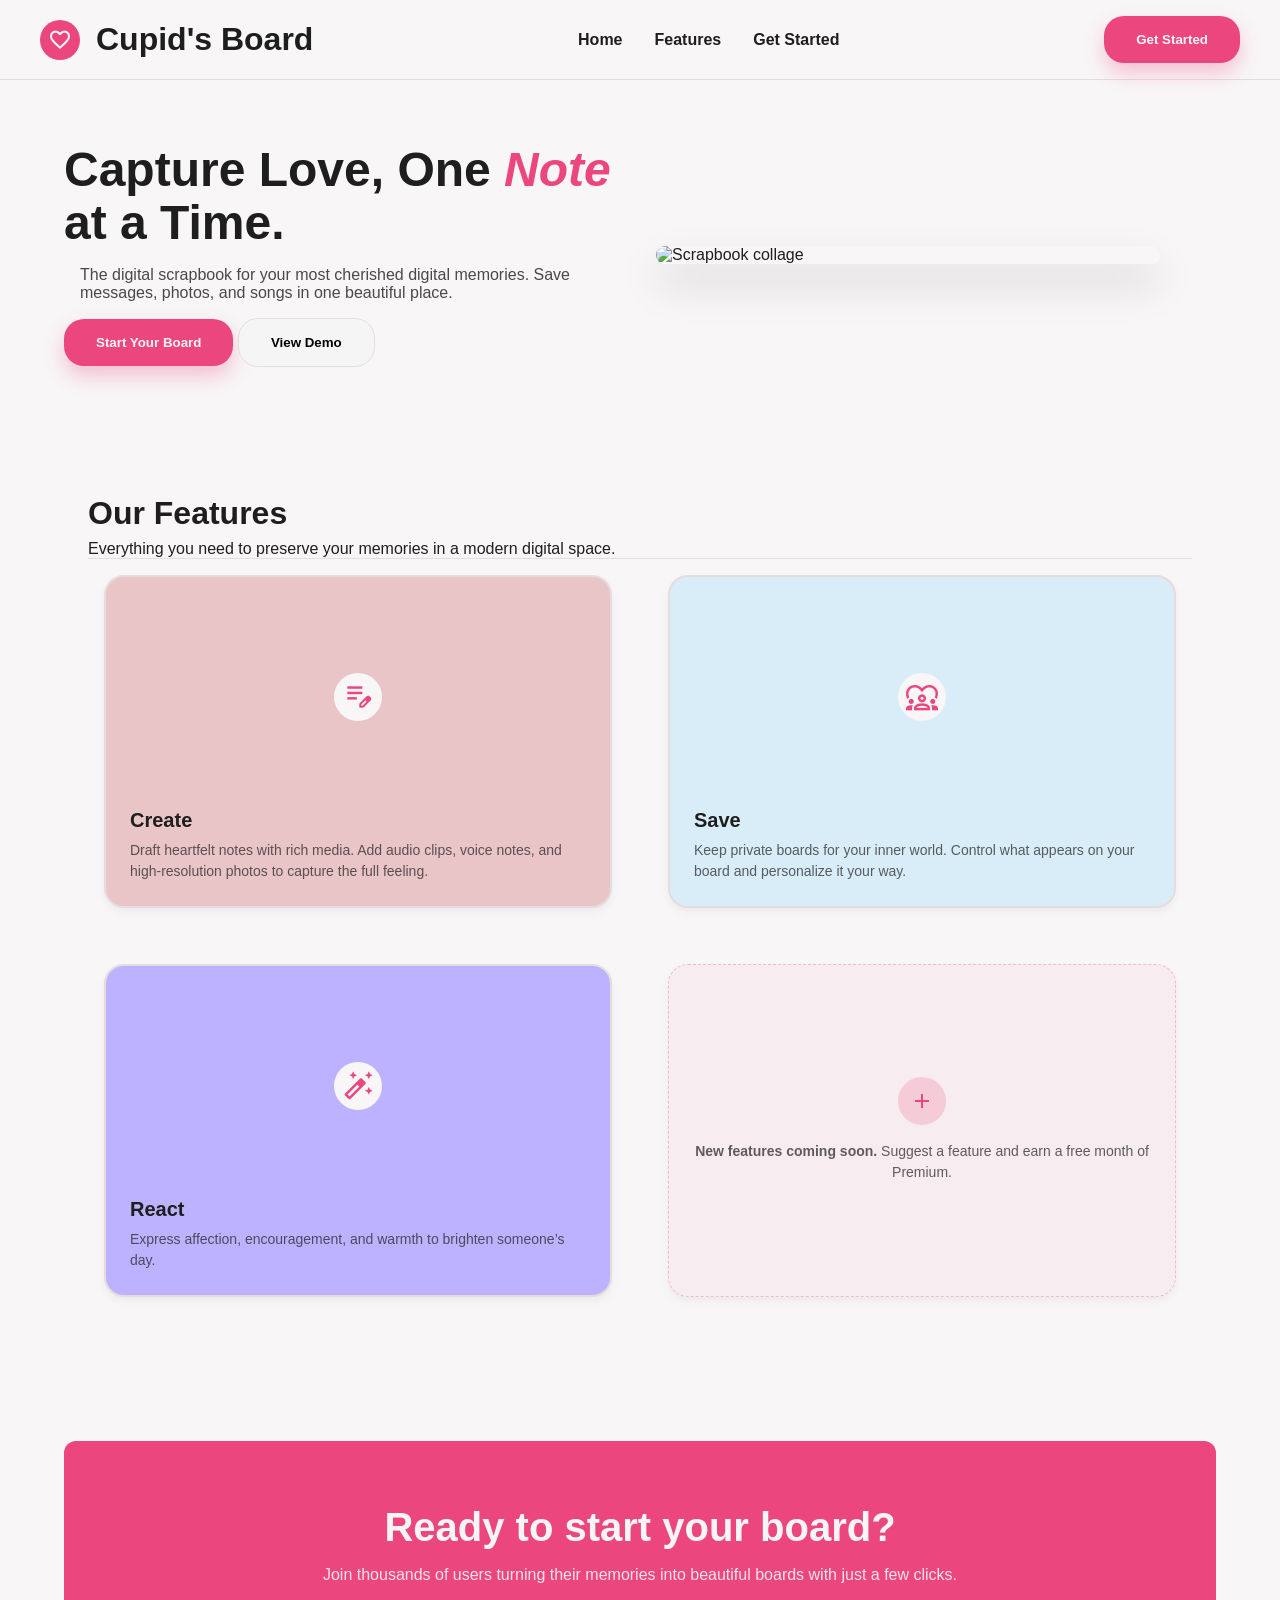
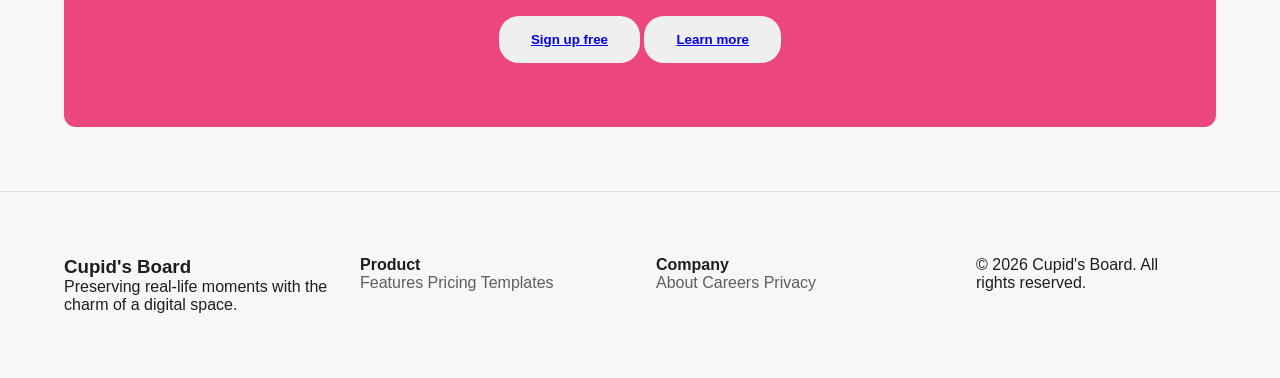
==== index.html @ 348bf2a8 "Resolve conflict: remove style.css" ====
<!DOCTYPE html>
<html lang="en">
<head>
  <meta charset="UTF-8">
  <meta name="viewport" content="width=device-width, initial-scale=1.0">
  <title>Cupid's Board</title>

  <link href="https://fonts.googleapis.com/css2?family=Caveat:wght@400;600&family=Shadows+Into+Light&display=swap" rel="stylesheet">
  <link href="https://fonts.googleapis.com/css2?family=Material+Symbols+Outlined" rel="stylesheet"/>
  <!-- Main Stylesheet -->
  <link rel="stylesheet" href="index.css">
</head>
<body>

  <!-- HEADER + HERO -->
    <header>
    <div class="container header-inner">
      <div class="logo">
        <div class="logo-icon">
          <span class="material-symbols-outlined">favorite</span>
        </div>
        <h1>Cupid's Board</h1>
      </div>

      <nav class="nav">
        <a href="#hero">Home</a>
        <a href="#features">Features</a>
        <a href="#cta">Get Started</a>
      </nav>

      <button class="btn btn-primary">Get Started</button>
    </div>
  </header>

  <main class="container">
    <section class="hero" id="hero">
      <div>
        <h1>
          Capture Love, One 
          <span class="highlight">Note</span> 
          at a Time.
        </h1>

        <p>
          The digital scrapbook for your most cherished digital memories.
          Save messages, photos, and songs in one beautiful place.
        </p>

        <div class="hero-buttons">
          <button class="btn btn-primary">Start Your Board</button>
          <button class="btn btn-outline">View Demo</button>
        </div>
      </div>

      <div class="hero-image">
        <img src="https://lh3.googleusercontent.com/aida-public/[base64]" alt="Scrapbook collage" />
      </div>
    </section>

    <!-- FEATURES -->
    <section id="features" class="features-section">
      <header class="features-header">
        <h2>Our Features</h2>
        <p class="section-subtext">Everything you need to preserve your memories in a modern digital space.</p>
      </header>

      <div class="features">
      <article class="card card1">
              <div class="feature-image" style="background-image: url('https://lh3.googleusercontent.com/aida-public/[base64]');">
        <span class="material-symbols-outlined feature-icon">edit_note</span>
      </div>
        <h3>Create</h3>
        <p>
          Draft heartfelt notes with rich media. Add audio clips, voice notes,
          and high-resolution photos to capture the full feeling.
        </p>
      </article>

      <article class="card card2">
              <div class="feature-image" style="background-image: url('https://lh3.googleusercontent.com/aida-public/[base64]');">
        <span class="material-symbols-outlined feature-icon">diversity_1</span>
      </div>
        <h3>Save</h3>
        <p>
          Keep private boards for your inner world. Control what appears on your
          board and personalize it your way.
        </p>
      </article>

      <article class="card card3">
              <div class="feature-image" style="background-image: url('https://lh3.googleusercontent.com/aida-public/[base64]');">
        <span class="material-symbols-outlined feature-icon">auto_fix_high</span>
      </div>

        <h3>React</h3>
        <p>
          Express affection, encouragement, and warmth to brighten someone’s day.
        </p>
      </article>
      <section class="card card4 coming-soon">
              <div class="coming-icon">
        <span class="material-symbols-outlined">add</span>
      </div>
      <p><strong>New features coming soon.</strong> Suggest a feature and earn a free month of Premium.</p>
      </section>
      </div>
    </section>

    <!-- CTA -->
    <section id="cta" class="cta">
      <h2>Ready to start your board?</h2>
      <p>
        Join thousands of users turning their memories into beautiful boards
        with just a few clicks.
      </p>

      <div class="cta-buttons">
     <button class="btn btn-light"><a href="signup.html">Sign up free</a></button>
      <button class="btn btn-outline-light">  <a href="index.html">Learn more</a></button>
    </main>
  <!-- FOOTER -->
  <footer>
    <section class="container footer-grid">
      <section>
        <h3><strong>Cupid's Board</strong></h3>
        <p>Preserving real-life moments with the charm of a digital space.</p>
      </section>

     <div>
        <h4>Product</h4>
          <a href="#">Features</a>
          <a href="#">Pricing</a>
          <a href="#">Templates</a>
      </div>
      <div>
        <h4>Company</h4>
          <a href="#">About</a>
          <a href="#">Careers</a>
          <a href="#">Privacy</a>
      </div>

    <div class="container footer-bottom">
    <p>© 2026 Cupid's Board. All rights reserved.</p>
    </div>
  </footer>

</body>
</html>
---- index.css ----
/* ============================= */
/* ROOT VARIABLES (Updated) */
/* ============================= */

:root {
  --color-red: #eb477e;
  --color-primary: var(--color-red);
  --bg-light: #f8f6f6;
  --bg-dark: #211116;
  --border-light: #e5dcdf;
  --border-dark: #3a2a30;
  --header-background: rgba(248,246,246,0.85);
  --header-dark-background: rgba(33,17,22,0.85);
  --card-background: rgba(235, 71, 126, 0.05);
  --other-card-background: rgba(235, 71, 126, 0.3);

  /* Neutrals & Pastels */
  --color-cork: #F8DFC1;
  --color-paper-white: #F5F5F5;
  --color-pastel-pink: #EAC5C7;
  --color-pastel-mint: #A9E4DE;
  --color-pastel-blue: #D9EDF8;
  --color-pastel-purple: #BDB2FF;

  /* Text */
  --color-text-dark: #1E1E1E;
  --color-text-muted: #6B7280;
  --color-text-white: #FFFFFF;
  --color-text-highlight: var(--color-red);

  /* Fonts */
  --font-sans: 'Plus Jakarta Sans', sans-serif;
  --font-handwriting: 'Caveat', cursive;

  /* Font sizing */
  --fs-xs: 0.75rem;
  --fs-sm: 0.875rem;
  --fs-base: 1rem;
  --fs-lg: 1.25rem;
  --fs-xl: 2rem;
  --fs-2xl: 3rem;

  /* Spacing */
  --space-xs: 0.25rem;
  --space-sm: 0.5rem;
  --space-md: 1rem;
  --space-lg: 1.5rem;
  --space-xl: 2rem;
  --space-xxl: 3rem;
  --space-xxxl: 4rem;

  /* Radius */
  --radius-sm: 6px;
  --radius-md: 12px;
  --radius-lg: 20px;
  --radius-full: 9999px;

  /* Shadows */
  --shadow-sm: 0 4px 8px rgba(0,0,0,0.05);
  --shadow-md: 0 10px 20px rgba(0,0,0,0.08);
  --shadow-lg: 0 20px 40px rgba(0,0,0,0.15);
  --shadow-button: 0 10px 20px rgba(235, 71, 126, 0.3);

  --container: 1200px;
}

/* ============================= */
/* BASE */
/* ============================= */

* {
  box-sizing: border-box;
  margin: 0;
  padding: 0;
}

body {
  font-family: var(--font-sans);
  background: var(--bg-light);
  color: var(--color-text-dark);
  transition: 0.3s ease;
}

body.dark {
  background: var(--bg-dark);
  color: var(--color-text-white);
}

img {
  max-width: 100%;
  display: block;
}

.container {
  max-width: var(--container);
  margin: 0 auto;
  padding: 0 var(--space-lg);
}

/* ============================= */
/* HEADER */
/* ============================= */

header {
  position: sticky;
  top: 0;
  z-index: 50;
  backdrop-filter: blur(12px);
  border-bottom: 1px solid var(--border-light);
  background: var(--header-background);
}

body.dark header {
  border-color: var(--border-dark);
  background: var(--header-dark-background);
}

.header-inner {
  display: flex;
  justify-content: space-between;
  align-items: center;
  padding: var(--space-md) 0;
}

.logo {
  display: flex;
  align-items: center;
  gap: var(--space-md);
}

.logo-icon {
  width: 40px;
  height: 40px;
  background: var(--color-primary);
  border-radius: var(--radius-full);
  display: flex;
  align-items: center;
  justify-content: center;
  color: var(--color-paper-white);
}

.nav {
  display: flex;
  gap: var(--space-xl);
}

.nav a {
  font-weight: 600;
  text-decoration: none;
  color: inherit;
}

.nav a:hover {
  color: var(--color-primary);
}

/* ============================= */
/* BUTTONS */
/* ============================= */

.btn {
  padding: var(--space-md) var(--space-xl);
  border-radius: var(--radius-lg);
  font-weight: bold;
  border: none;
  cursor: pointer;
  transition: 0.3s ease;
}

.btn-primary {
  background: var(--color-primary);
  color: var(--color-paper-white);
  box-shadow: var(--shadow-button);
}

.btn-primary:hover {
  opacity: 0.9;
}

.btn-outline {
  background: var(--color-paper-white);
  border: 1px solid var(--border-light);
}

body.dark .btn-outline {
  background: #3a2a30;
  border-color: var(--border-dark);
  color: white;
}

/* ============================= */
/* HERO */
/* ============================= */

.hero {
  display: grid;
  gap: var(--space-xl);
  padding: var(--space-xxxl) 0;
}

@media (min-width: 1024px) {
  .hero {
    grid-template-columns: 1fr 1fr;
    align-items: center;
  }
}

.hero h1 {
  font-size: 3rem;
  font-weight: 900;
  line-height: 1.1;
}

@media (min-width: 768px) {
  .hero h1 {
    font-size: var(--fs-2xl);
  }
}

.hero .highlight {
  color: var(--color-primary);
  font-style: italic;
}

.hero p {
  opacity: 0.8;
  max-width: 500px;
  margin: var(--space-md);

}

.hero-image {
  width: 90%;
  border-radius: var(--radius-lg);
  overflow: hidden;
  box-shadow: var(--shadow-lg);
}

/* ============================= */
/* CARDS / FEATURES */
/* ============================= */

.card {
  padding: var(--space-lg);
  margin: var(--space-md);
  border-radius: var(--radius-lg);
  border: 2px solid var(--border-light);
  box-shadow: var(--shadow-sm);
  transition: 0.3s ease;
}
.card1{
  background-color: var(--color-pastel-pink);
}
.card2{
  background-color: var(--color-pastel-blue);
}
.card3{
  background-color: var(--color-pastel-purple);
}
.card4{
  background-color: var(--color-pastel-mint);
}

.card:hover {
  transform: translateY(-4px);
  box-shadow: var(--shadow-lg);
}

body.dark .card {
  background: #2d1a21;
  border-color: var(--border-dark);
}

.features {
  display: grid;
  gap: var(--space-lg);
  margin-top: (var(--space-xl));
}
.features-section{
  max-width: 1200px;
  margin: 0 auto;
  padding: var(--space-xxxl) var(--space-lg);
  color: var(--color-text-dark);
}
.features-header h2 {
  font-size: var(--space-xl);
  font-weight: 900;
  margin-bottom: var(--space-sm);
}

.feature-image {
  width: 100%;
  height: 12rem;
  border-radius: 12px;
  margin-bottom: var(--space-md);
  display: flex;
  align-items: center;
  justify-content: center;
  background-size: cover;
  background-position: center;
}

.feature-icon {
  font-size: var(--space-xl);
  color: var(--color-primary);
  background: var(--bg-light);
  padding: var(--space-sm);
  border-radius: 50%;
}

.card h3 {
  font-size: var(--fs-lg);
  font-weight: 700;
  margin-bottom: var(--space-sm);
}

.card p {
  font-size: var(--fs-sm);
  opacity: 0.7;
  line-height: 1.5;
}

/* Coming Soon Card */
.coming-soon {
  background: var(--card-background);
  border: 1px dashed var(--other-card-background);
  text-align: center;
  display: flex;
  flex-direction: column;
  align-items: center;
  justify-content: center;
  gap: var(--space-md)
}

.coming-soon .coming-icon {
  width: var(--space-xxl);
  height: var(--space-xxl);
  border-radius: 50%;
  background: rgba(235, 71, 126, 0.2);
  display: flex;
  align-items: center;
  justify-content: center;
  color: var(--color-primary);
}

@media (min-width: 768px) {
  .features {
    grid-template-columns: repeat(2, 1fr);
  }
}

/* CTA */
.cta {
  background: var(--color-primary);
  color: var(--color-paper-white);
  padding: var(--space-xxxl) var(--space-xl);
  text-align: center;
  border-radius: var(--radius-md);
  margin: var(--space-xxxl) 0;
}

.cta h2 {
  font-size: 2.5rem;
  font-weight: 900;
}

.cta p {
  opacity: 0.9;
  margin: var(--space-md) 0 var(--space-xl);
}

/* ============================= */
/* FOOTER */
footer {
  border-top: 1px solid var(--border-light);
  padding: var(--space-xxxl) 0;
}

body.dark footer {
  border-color: var(--border-dark);
}

.footer-grid {
  display: grid;
  gap: var(--space-xl);
}

@media (min-width: 768px) {
  .footer-grid {
    grid-template-columns: repeat(4, 1fr);
  }
}

footer ul {
  list-style: none;
}

footer a {
  text-decoration: none;
  color: inherit;
  opacity: 0.7;
}

footer a:hover {
  color: var(--color-primary);
}
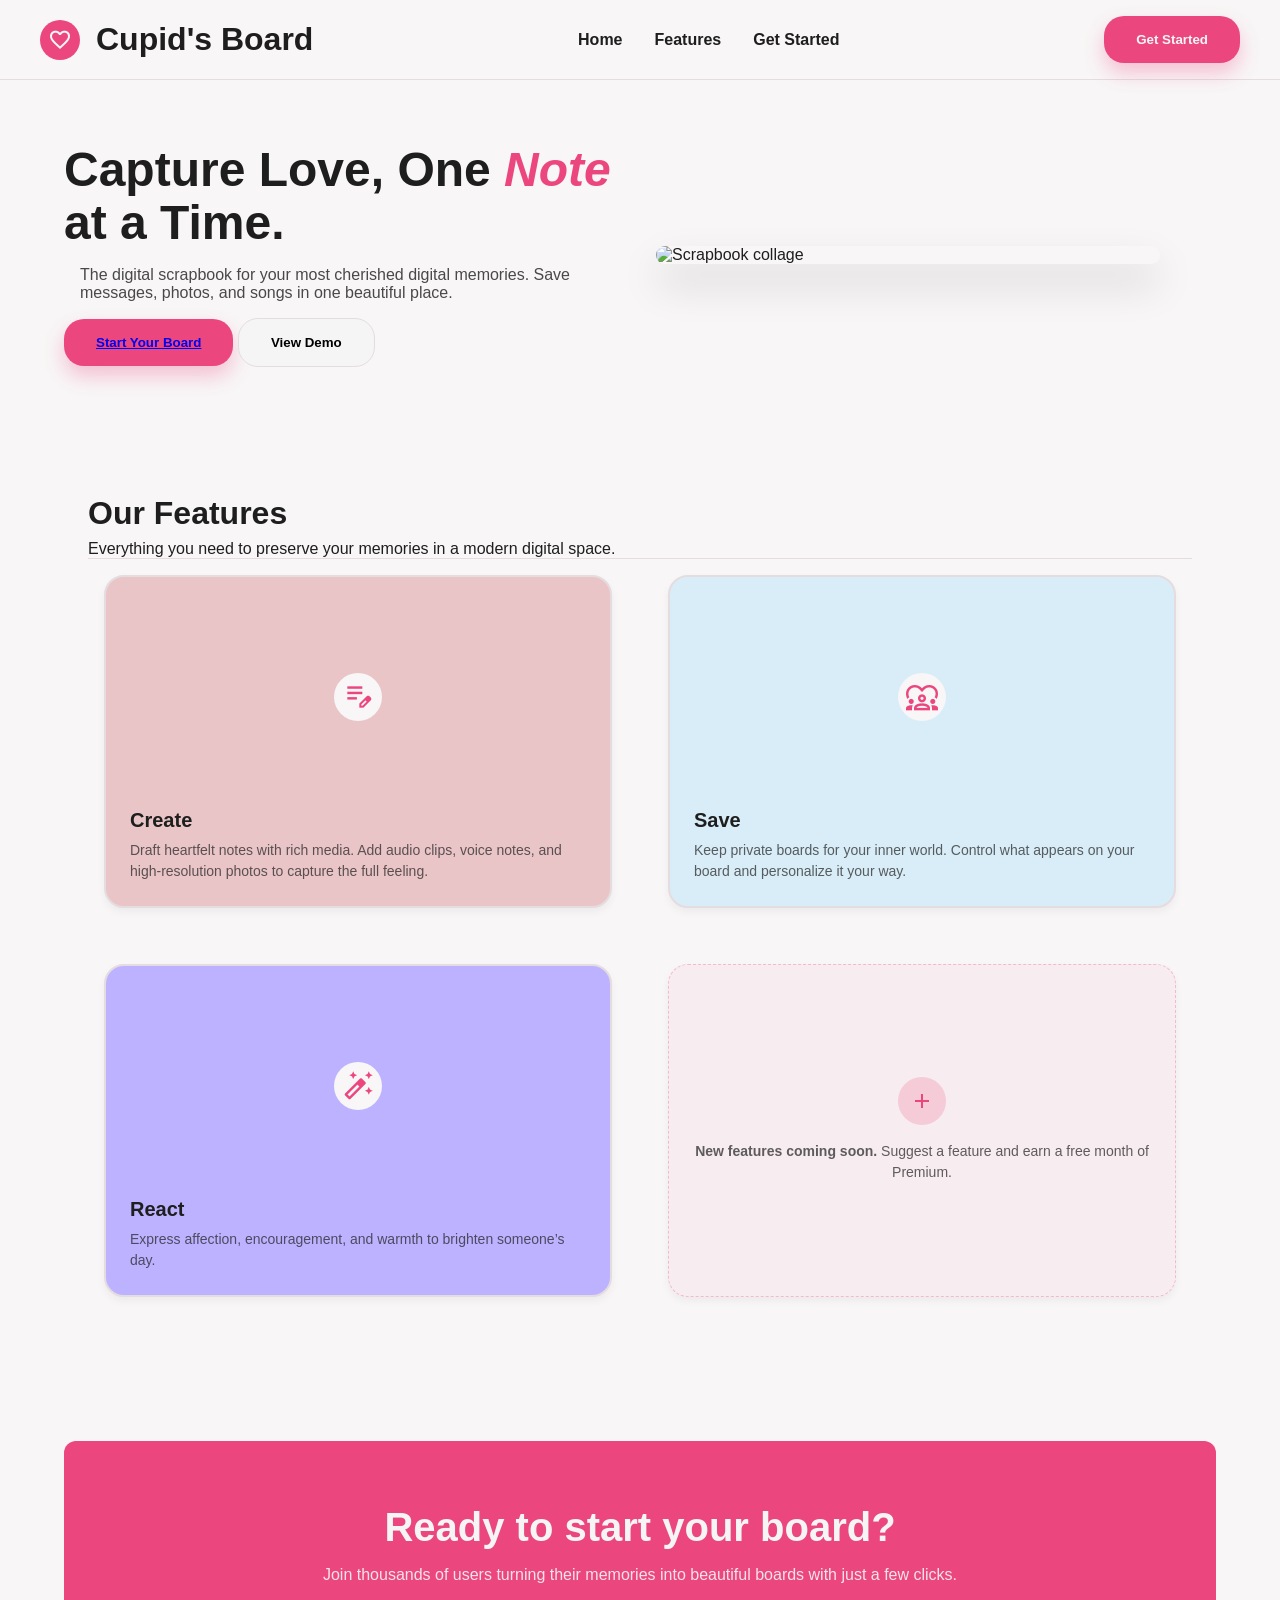
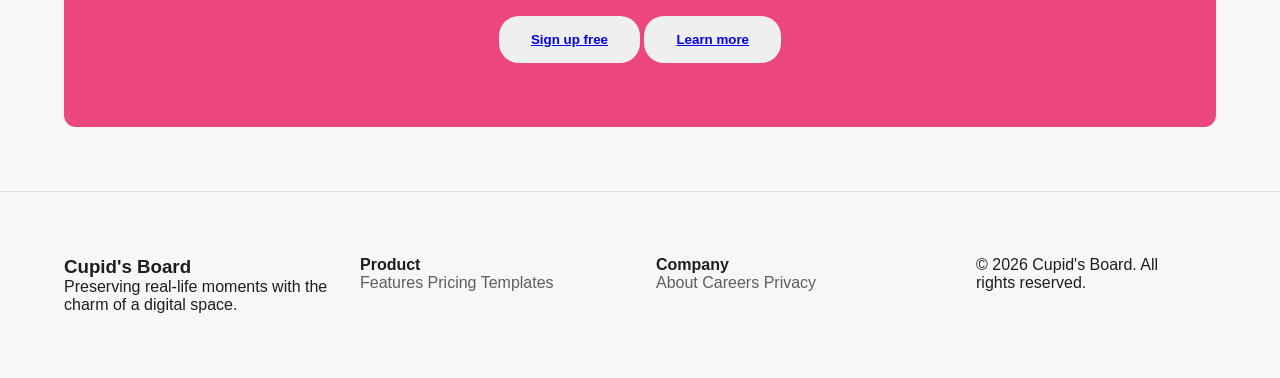
==== commit fa2767ed: "final sweep to correctly loop all pages for consistent user flow" ====
--- a/index.html
+++ b/index.html
@@ -8,7 +8,7 @@
   <link href="https://fonts.googleapis.com/css2?family=Caveat:wght@400;600&family=Shadows+Into+Light&display=swap" rel="stylesheet">
   <link href="https://fonts.googleapis.com/css2?family=Material+Symbols+Outlined" rel="stylesheet"/>
   <!-- Main Stylesheet -->
-  <link rel="stylesheet" href="index.css">
+  <link rel="stylesheet" href="base.css">
 </head>
 <body>
 
@@ -25,10 +25,10 @@
       <nav class="nav">
         <a href="#hero">Home</a>
         <a href="#features">Features</a>
-        <a href="#cta">Get Started</a>
+        <a href="pages/signup.html">Get Started</a>
       </nav>
 
-      <button class="btn btn-primary">Get Started</button>
+      <button class="btn btn-primary"><a href="pages/signup.html"></a>Get Started</button>
     </div>
   </header>
 
@@ -47,7 +47,7 @@
         </p>
 
         <div class="hero-buttons">
-          <button class="btn btn-primary">Start Your Board</button>
+          <button class="btn btn-primary"><a href="pages/login.html">Start Your Board</a></button>
           <button class="btn btn-outline">View Demo</button>
         </div>
       </div>
@@ -115,8 +115,8 @@
       </p>
 
       <div class="cta-buttons">
-     <button class="btn btn-light"><a href="signup.html">Sign up free</a></button>
-      <button class="btn btn-outline-light">  <a href="index.html">Learn more</a></button>
+     <button class="btn btn-light"><a href="pages/signup.html">Sign up free</a></button>
+      <button class="btn btn-outline-light">  <a href="pages/contact.html">Learn more</a></button>
     </main>
   <!-- FOOTER -->
   <footer>
--- a/base.css
+++ b/base.css
@@ -0,0 +1,406 @@
+/* ============================= */
+/* ROOT VARIABLES (Updated) */
+/* ============================= */
+
+:root {
+  --color-red: #eb477e;
+  --color-primary: var(--color-red);
+  --bg-light: #f8f6f6;
+  --bg-dark: #211116;
+  --border-light: #e5dcdf;
+  --border-dark: #3a2a30;
+  --header-background: rgba(248,246,246,0.85);
+  --header-dark-background: rgba(33,17,22,0.85);
+  --card-background: rgba(235, 71, 126, 0.05);
+  --other-card-background: rgba(235, 71, 126, 0.3);
+
+  /* Neutrals & Pastels */
+  --color-cork: #F8DFC1;
+  --color-paper-white: #F5F5F5;
+  --color-pastel-pink: #EAC5C7;
+  --color-pastel-mint: #A9E4DE;
+  --color-pastel-blue: #D9EDF8;
+  --color-pastel-purple: #BDB2FF;
+
+  /* Text */
+  --color-text-dark: #1E1E1E;
+  --color-text-muted: #6B7280;
+  --color-text-white: #FFFFFF;
+  --color-text-highlight: var(--color-red);
+
+  /* Fonts */
+  --font-sans: 'Plus Jakarta Sans', sans-serif;
+  --font-handwriting: 'Caveat', cursive;
+
+  /* Font sizing */
+  --fs-xs: 0.75rem;
+  --fs-sm: 0.875rem;
+  --fs-base: 1rem;
+  --fs-lg: 1.25rem;
+  --fs-xl: 2rem;
+  --fs-2xl: 3rem;
+
+  /* Spacing */
+  --space-xs: 0.25rem;
+  --space-sm: 0.5rem;
+  --space-md: 1rem;
+  --space-lg: 1.5rem;
+  --space-xl: 2rem;
+  --space-xxl: 3rem;
+  --space-xxxl: 4rem;
+
+  /* Radius */
+  --radius-sm: 6px;
+  --radius-md: 12px;
+  --radius-lg: 20px;
+  --radius-full: 9999px;
+
+  /* Shadows */
+  --shadow-sm: 0 4px 8px rgba(0,0,0,0.05);
+  --shadow-md: 0 10px 20px rgba(0,0,0,0.08);
+  --shadow-lg: 0 20px 40px rgba(0,0,0,0.15);
+  --shadow-button: 0 10px 20px rgba(235, 71, 126, 0.3);
+
+  --container: 1200px;
+}
+
+/* ============================= */
+/* BASE */
+/* ============================= */
+
+* {
+  box-sizing: border-box;
+  margin: 0;
+  padding: 0;
+}
+
+body {
+  font-family: var(--font-sans);
+  background: var(--bg-light);
+  color: var(--color-text-dark);
+  transition: 0.3s ease;
+}
+
+body.dark {
+  background: var(--bg-dark);
+  color: var(--color-text-white);
+}
+
+img {
+  max-width: 100%;
+  display: block;
+}
+
+.container {
+  max-width: var(--container);
+  margin: 0 auto;
+  padding: 0 var(--space-lg);
+}
+
+/* ============================= */
+/* HEADER */
+/* ============================= */
+
+header {
+  position: sticky;
+  top: 0;
+  z-index: 50;
+  backdrop-filter: blur(12px);
+  border-bottom: 1px solid var(--border-light);
+  background: var(--header-background);
+}
+
+body.dark header {
+  border-color: var(--border-dark);
+  background: var(--header-dark-background);
+}
+
+.header-inner {
+  display: flex;
+  justify-content: space-between;
+  align-items: center;
+  padding: var(--space-md) 0;
+}
+
+.logo {
+  display: flex;
+  align-items: center;
+  gap: var(--space-md);
+}
+
+.logo-icon {
+  width: 40px;
+  height: 40px;
+  background: var(--color-primary);
+  border-radius: var(--radius-full);
+  display: flex;
+  align-items: center;
+  justify-content: center;
+  color: var(--color-paper-white);
+}
+
+.nav {
+  display: flex;
+  gap: var(--space-xl);
+}
+
+.nav a {
+  font-weight: 600;
+  text-decoration: none;
+  color: inherit;
+}
+
+.nav a:hover {
+  color: var(--color-primary);
+}
+
+/* ============================= */
+/* BUTTONS */
+/* ============================= */
+
+.btn {
+  padding: var(--space-md) var(--space-xl);
+  border-radius: var(--radius-lg);
+  font-weight: bold;
+  border: none;
+  cursor: pointer;
+  transition: 0.3s ease;
+}
+
+.btn-primary {
+  background: var(--color-primary);
+  color: var(--color-paper-white);
+  box-shadow: var(--shadow-button);
+}
+
+.btn-primary:hover {
+  opacity: 0.9;
+}
+
+.btn-outline {
+  background: var(--color-paper-white);
+  border: 1px solid var(--border-light);
+}
+
+body.dark .btn-outline {
+  background: #3a2a30;
+  border-color: var(--border-dark);
+  color: white;
+}
+
+/* ============================= */
+/* HERO */
+/* ============================= */
+
+.hero {
+  display: grid;
+  gap: var(--space-xl);
+  padding: var(--space-xxxl) 0;
+}
+
+@media (min-width: 1024px) {
+  .hero {
+    grid-template-columns: 1fr 1fr;
+    align-items: center;
+  }
+}
+
+.hero h1 {
+  font-size: 3rem;
+  font-weight: 900;
+  line-height: 1.1;
+}
+
+@media (min-width: 768px) {
+  .hero h1 {
+    font-size: var(--fs-2xl);
+  }
+}
+
+.hero .highlight {
+  color: var(--color-primary);
+  font-style: italic;
+}
+
+.hero p {
+  opacity: 0.8;
+  max-width: 500px;
+  margin: var(--space-md);
+
+}
+
+.hero-image {
+  width: 90%;
+  border-radius: var(--radius-lg);
+  overflow: hidden;
+  box-shadow: var(--shadow-lg);
+}
+
+/* ============================= */
+/* CARDS / FEATURES */
+/* ============================= */
+
+.card {
+  padding: var(--space-lg);
+  margin: var(--space-md);
+  border-radius: var(--radius-lg);
+  border: 2px solid var(--border-light);
+  box-shadow: var(--shadow-sm);
+  transition: 0.3s ease;
+}
+.card1{
+  background-color: var(--color-pastel-pink);
+}
+.card2{
+  background-color: var(--color-pastel-blue);
+}
+.card3{
+  background-color: var(--color-pastel-purple);
+}
+.card4{
+  background-color: var(--color-pastel-mint);
+}
+
+.card:hover {
+  transform: translateY(-4px);
+  box-shadow: var(--shadow-lg);
+}
+
+body.dark .card {
+  background: #2d1a21;
+  border-color: var(--border-dark);
+}
+
+.features {
+  display: grid;
+  gap: var(--space-lg);
+  margin-top: (var(--space-xl));
+}
+.features-section{
+  max-width: 1200px;
+  margin: 0 auto;
+  padding: var(--space-xxxl) var(--space-lg);
+  color: var(--color-text-dark);
+}
+.features-header h2 {
+  font-size: var(--space-xl);
+  font-weight: 900;
+  margin-bottom: var(--space-sm);
+}
+
+.feature-image {
+  width: 100%;
+  height: 12rem;
+  border-radius: 12px;
+  margin-bottom: var(--space-md);
+  display: flex;
+  align-items: center;
+  justify-content: center;
+  background-size: cover;
+  background-position: center;
+}
+
+.feature-icon {
+  font-size: var(--space-xl);
+  color: var(--color-primary);
+  background: var(--bg-light);
+  padding: var(--space-sm);
+  border-radius: 50%;
+}
+
+.card h3 {
+  font-size: var(--fs-lg);
+  font-weight: 700;
+  margin-bottom: var(--space-sm);
+}
+
+.card p {
+  font-size: var(--fs-sm);
+  opacity: 0.7;
+  line-height: 1.5;
+}
+
+/* Coming Soon Card */
+.coming-soon {
+  background: var(--card-background);
+  border: 1px dashed var(--other-card-background);
+  text-align: center;
+  display: flex;
+  flex-direction: column;
+  align-items: center;
+  justify-content: center;
+  gap: var(--space-md)
+}
+
+.coming-soon .coming-icon {
+  width: var(--space-xxl);
+  height: var(--space-xxl);
+  border-radius: 50%;
+  background: rgba(235, 71, 126, 0.2);
+  display: flex;
+  align-items: center;
+  justify-content: center;
+  color: var(--color-primary);
+}
+
+@media (min-width: 768px) {
+  .features {
+    grid-template-columns: repeat(2, 1fr);
+  }
+}
+
+/* CTA */
+.cta {
+  background: var(--color-primary);
+  color: var(--color-paper-white);
+  padding: var(--space-xxxl) var(--space-xl);
+  text-align: center;
+  border-radius: var(--radius-md);
+  margin: var(--space-xxxl) 0;
+}
+
+.cta h2 {
+  font-size: 2.5rem;
+  font-weight: 900;
+}
+
+.cta p {
+  opacity: 0.9;
+  margin: var(--space-md) 0 var(--space-xl);
+}
+
+/* ============================= */
+/* FOOTER */
+footer {
+  border-top: 1px solid var(--border-light);
+  padding: var(--space-xxxl) 0;
+}
+
+body.dark footer {
+  border-color: var(--border-dark);
+}
+
+.footer-grid {
+  display: grid;
+  gap: var(--space-xl);
+}
+
+@media (min-width: 768px) {
+  .footer-grid {
+    grid-template-columns: repeat(4, 1fr);
+  }
+}
+
+footer ul {
+  list-style: none;
+}
+
+footer a {
+  text-decoration: none;
+  color: inherit;
+  opacity: 0.7;
+}
+
+footer a:hover {
+  color: var(--color-primary);
+}
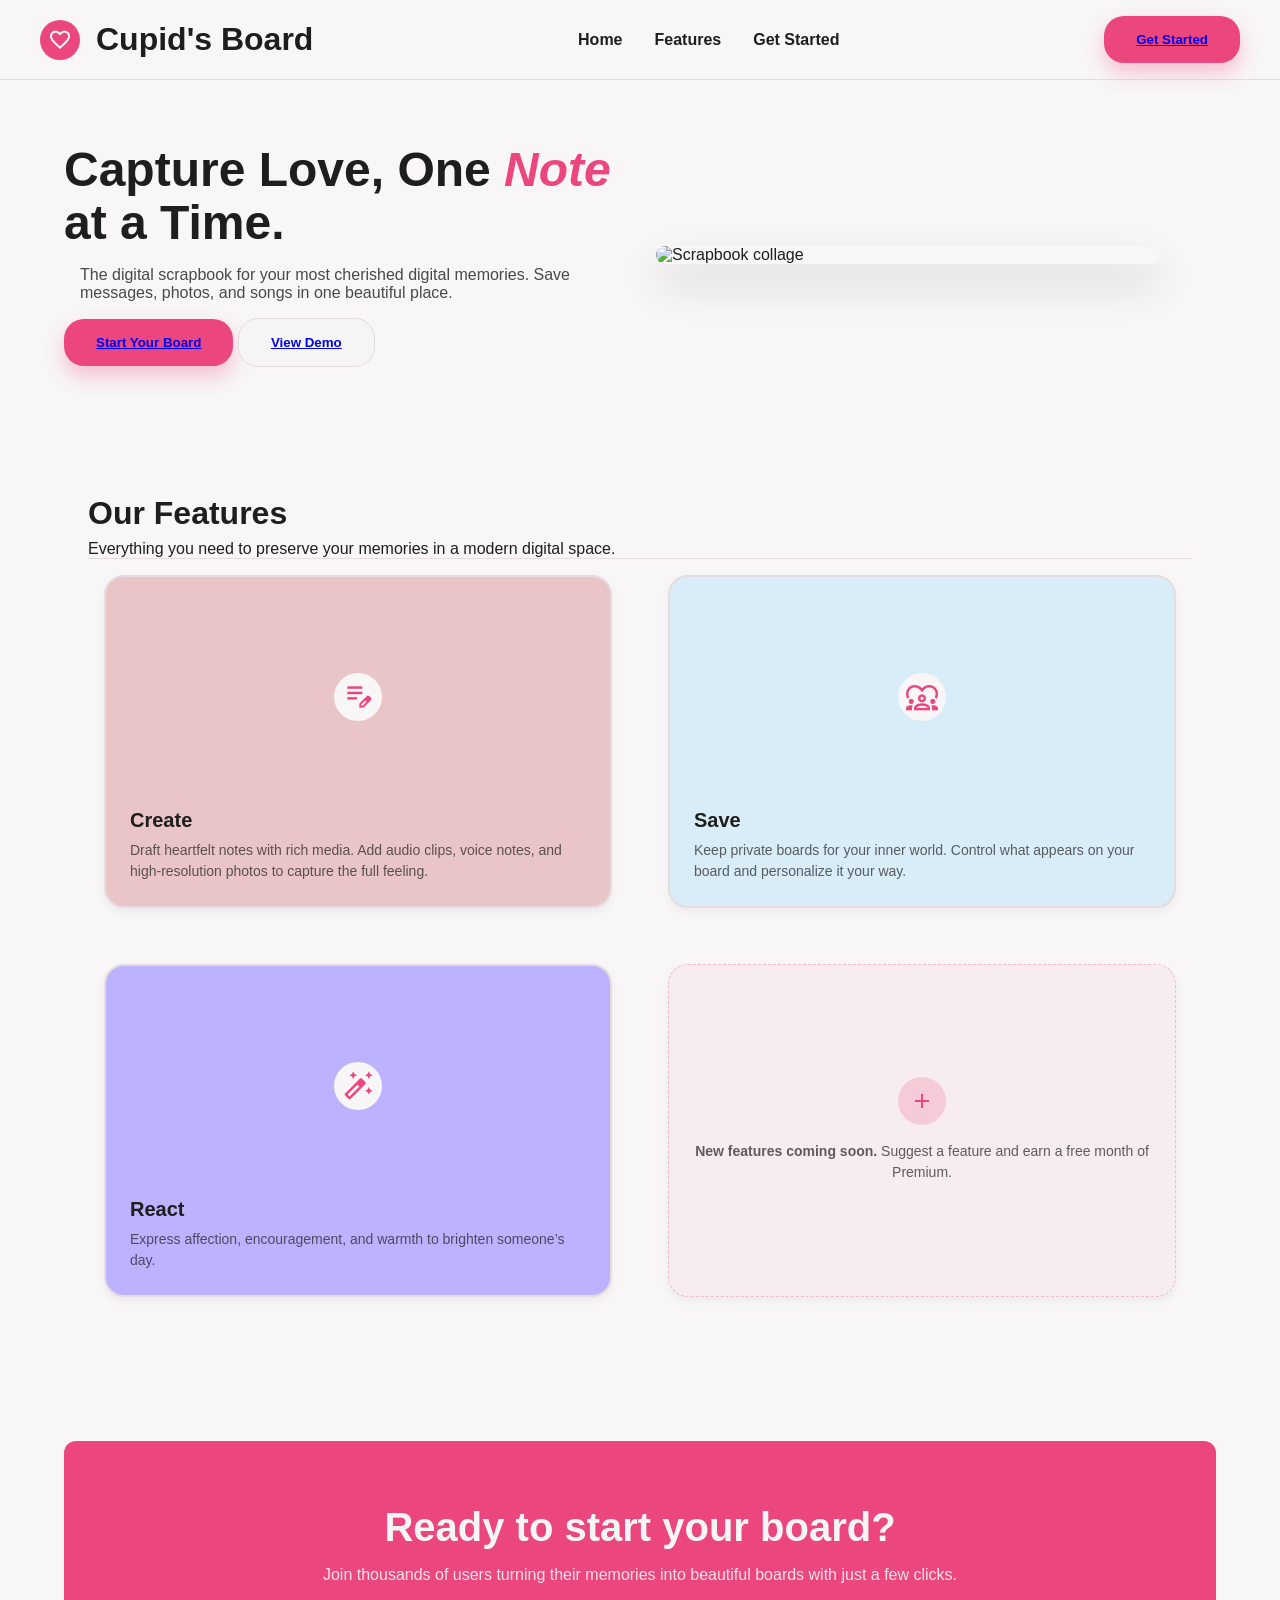
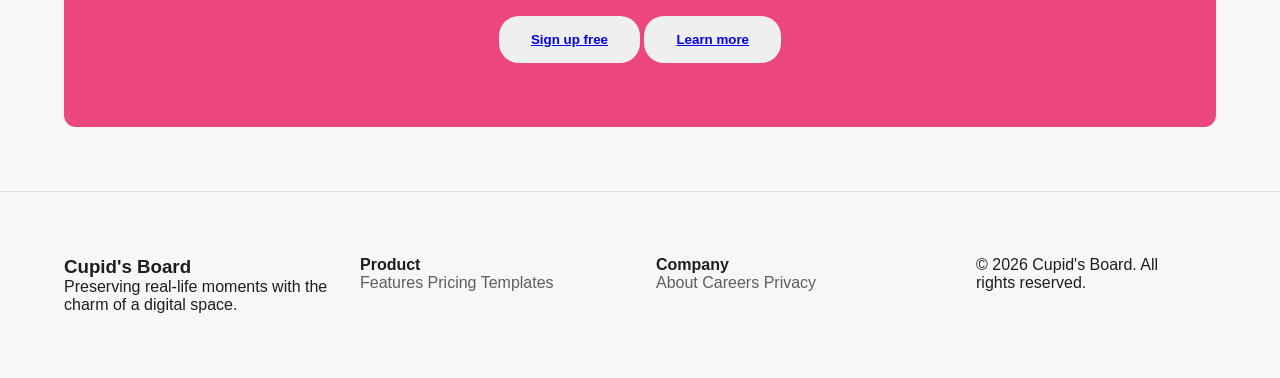
==== commit 58d1413e: "updated all buttons to link to respective pages and included video for demo button" ====
--- a/index.html
+++ b/index.html
@@ -28,7 +28,7 @@
         <a href="pages/signup.html">Get Started</a>
       </nav>
 
-      <button class="btn btn-primary"><a href="pages/signup.html"></a>Get Started</button>
+      <button class="btn btn-primary"><a href="pages/signup.html">Get Started</a></button>
     </div>
   </header>
 
@@ -48,7 +48,7 @@
 
         <div class="hero-buttons">
           <button class="btn btn-primary"><a href="pages/login.html">Start Your Board</a></button>
-          <button class="btn btn-outline">View Demo</button>
+          <button class="btn btn-outline"><a href="https://drive.google.com/file/d/1slF8Bv1Lqxn-DhSqPcD8YRCFFH9DgZlW/view?usp=sharing">View Demo</a></button>
         </div>
       </div>
 
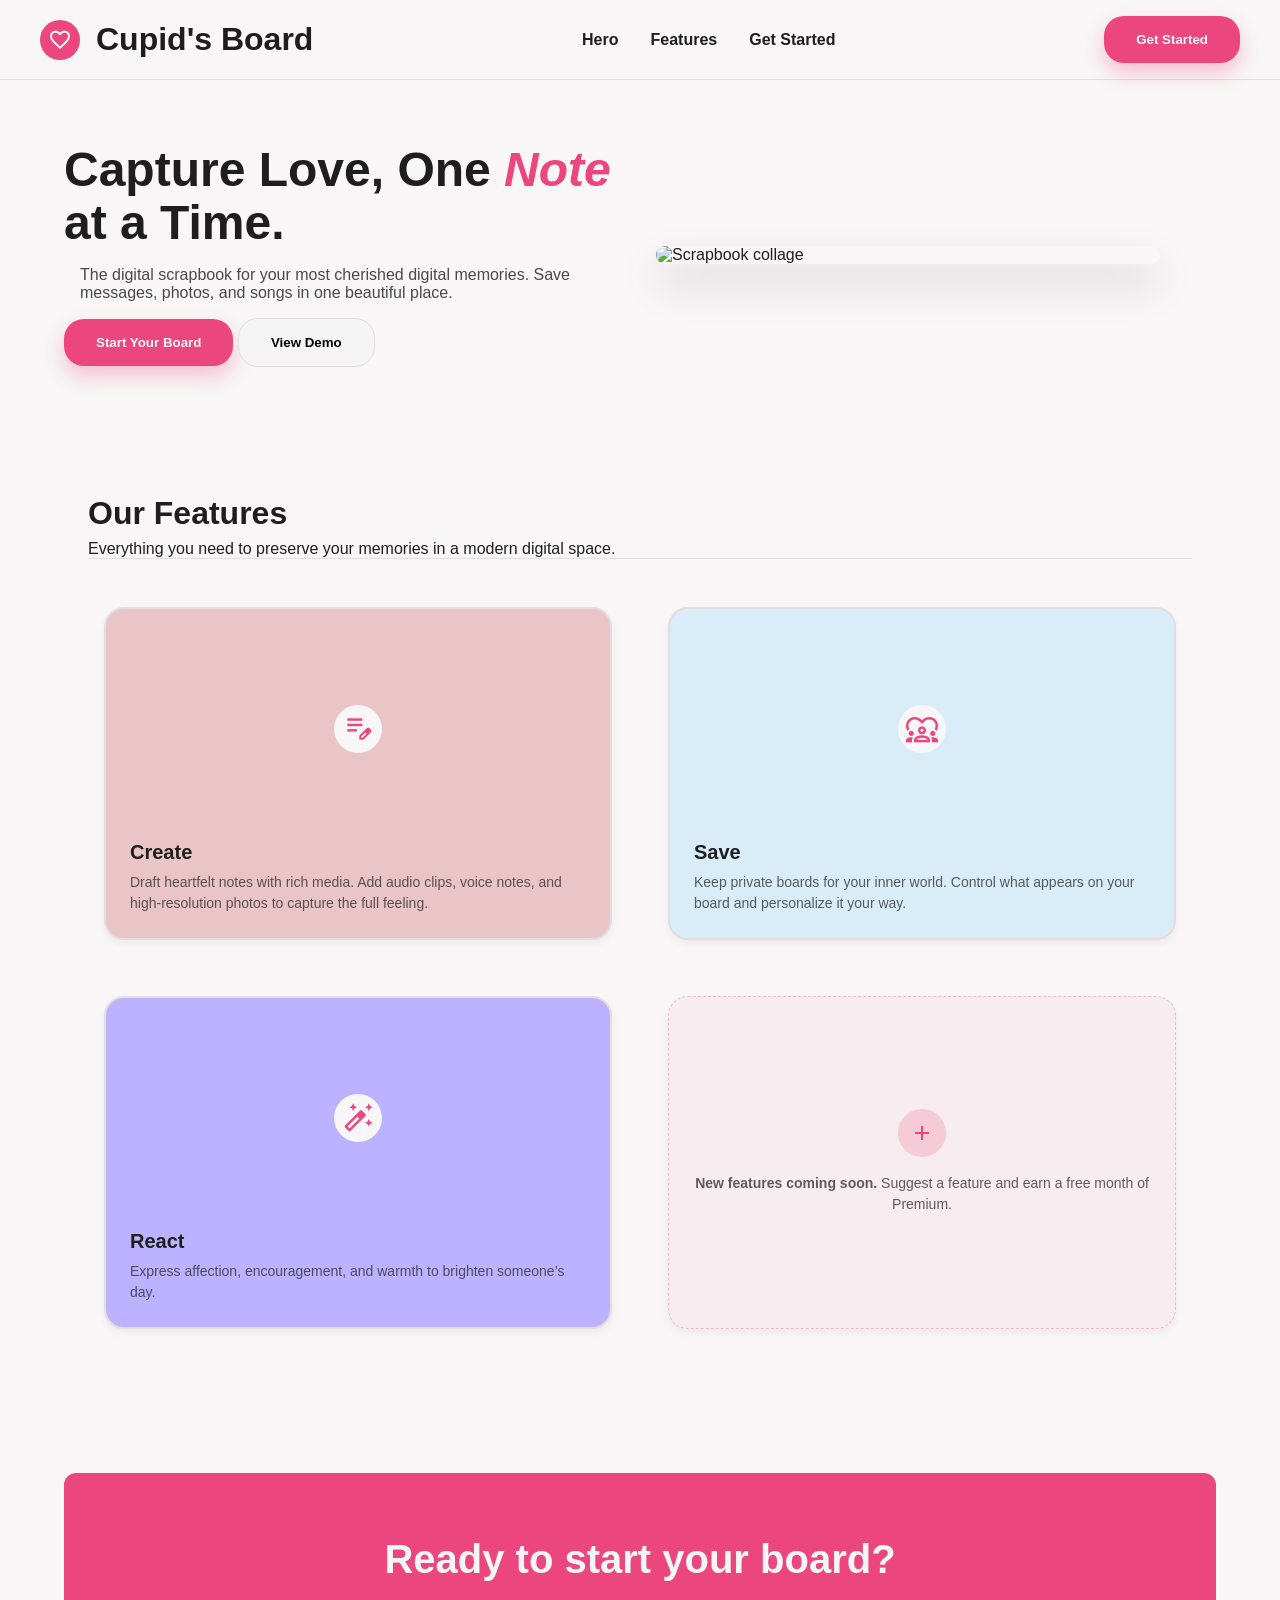
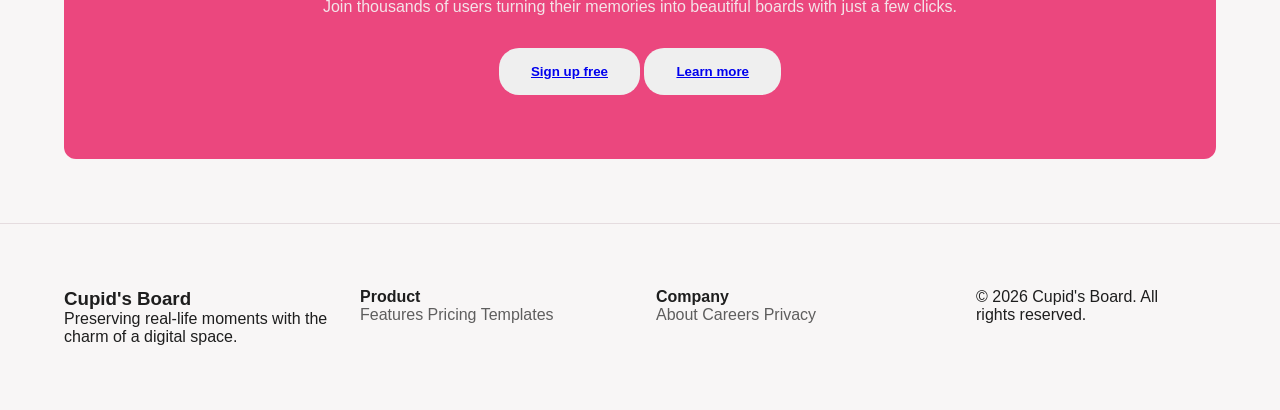
==== commit e5d7a5d9: "added more content to feed" ====
--- a/index.html
+++ b/index.html
@@ -23,12 +23,12 @@
       </div>
 
       <nav class="nav">
-        <a href="#hero">Home</a>
+        <a href="#hero">Hero</a>
         <a href="#features">Features</a>
-        <a href="pages/signup.html">Get Started</a>
+        <a href="#cta">Get Started</a>
       </nav>
 
-      <button class="btn btn-primary"><a href="pages/signup.html">Get Started</a></button>
+      <button class="btn btn-primary">Get Started</button>
     </div>
   </header>
 
@@ -47,8 +47,8 @@
         </p>
 
         <div class="hero-buttons">
-          <button class="btn btn-primary"><a href="pages/login.html">Start Your Board</a></button>
-          <button class="btn btn-outline"><a href="https://drive.google.com/file/d/1slF8Bv1Lqxn-DhSqPcD8YRCFFH9DgZlW/view?usp=sharing">View Demo</a></button>
+          <button class="btn btn-primary">Start Your Board</button>
+          <button class="btn btn-outline">View Demo</button>
         </div>
       </div>
 
@@ -116,7 +116,7 @@
 
       <div class="cta-buttons">
      <button class="btn btn-light"><a href="pages/signup.html">Sign up free</a></button>
-      <button class="btn btn-outline-light">  <a href="pages/contact.html">Learn more</a></button>
+      <button class="btn btn-outline-light">  <a href="index.html">Learn more</a></button>
     </main>
   <!-- FOOTER -->
   <footer>
--- a/base.css
+++ b/base.css
@@ -104,7 +104,7 @@
 header {
   position: sticky;
   top: 0;
-  z-index: 50;
+  z-index: 1000;
   backdrop-filter: blur(12px);
   border-bottom: 1px solid var(--border-light);
   background: var(--header-background);
@@ -274,7 +274,7 @@
 .features {
   display: grid;
   gap: var(--space-lg);
-  margin-top: (var(--space-xl));
+  margin-top: var(--space-xl);
 }
 .features-section{
   max-width: 1200px;
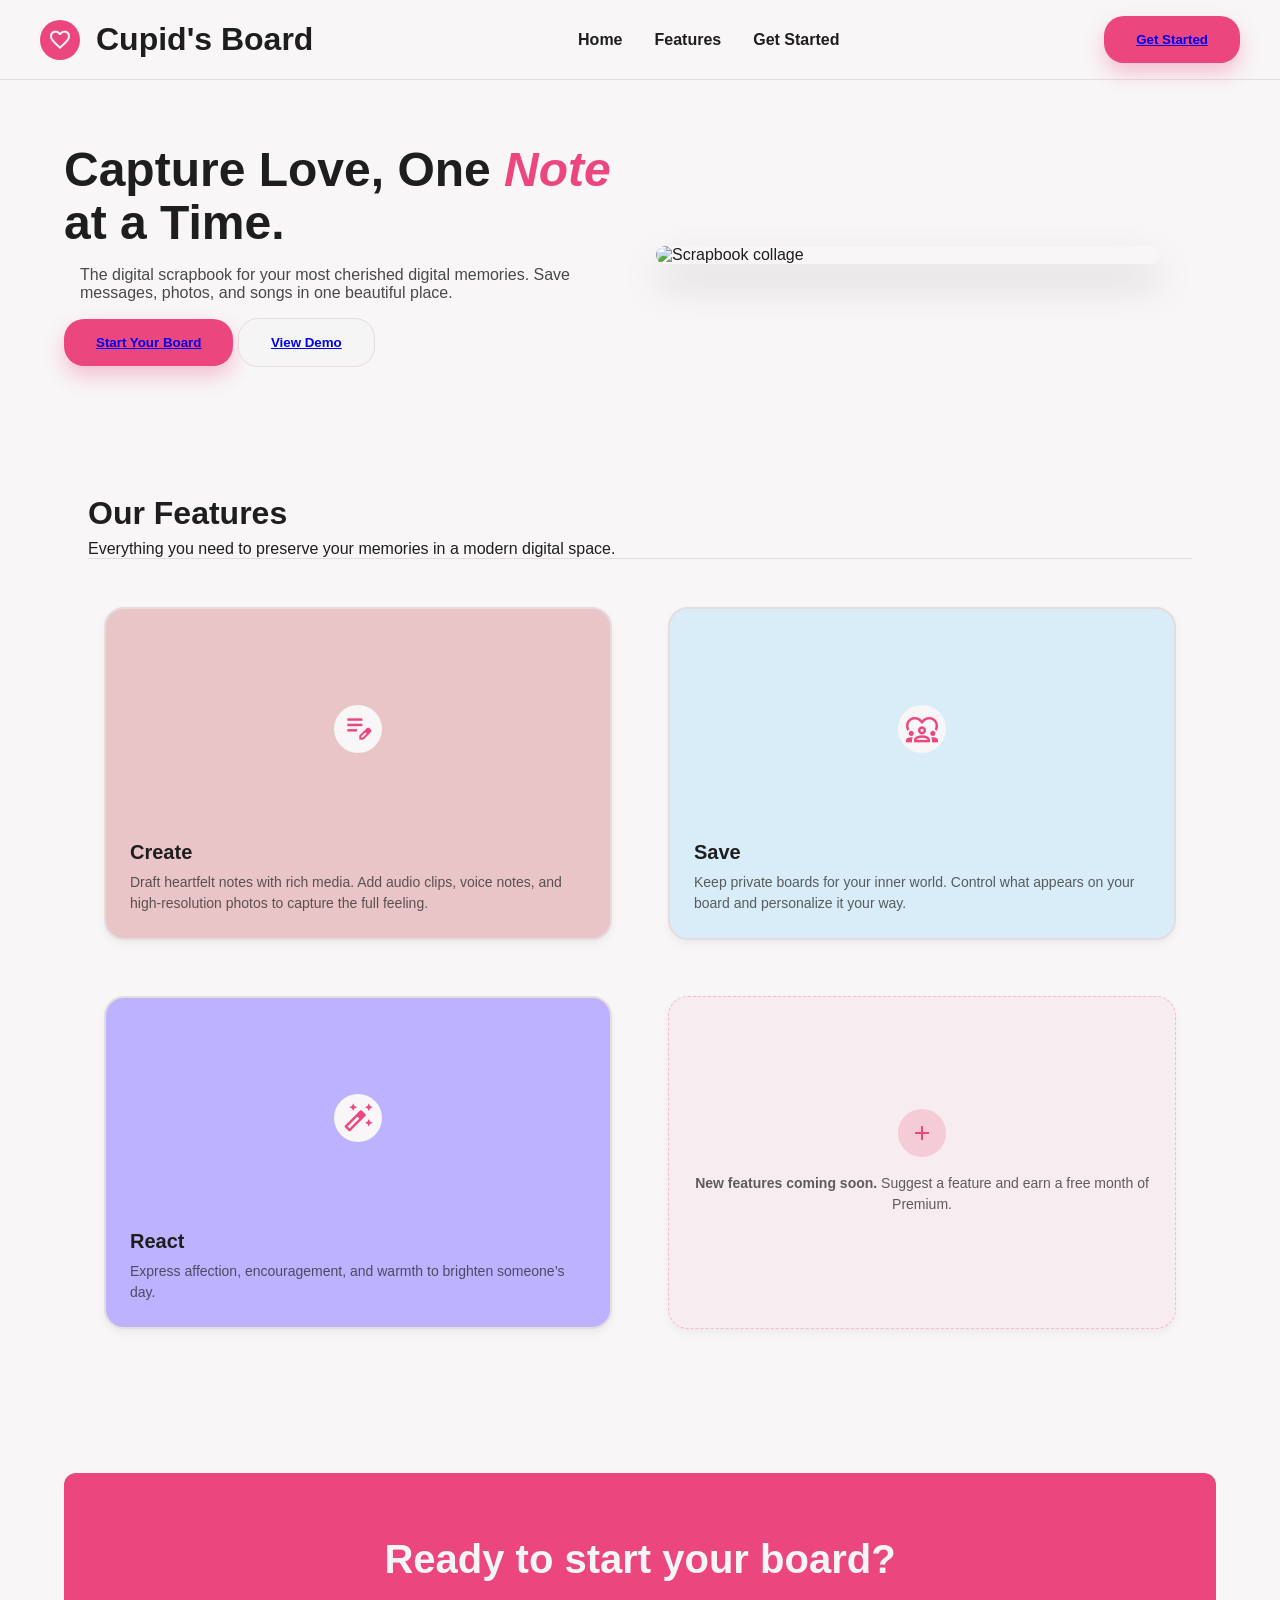
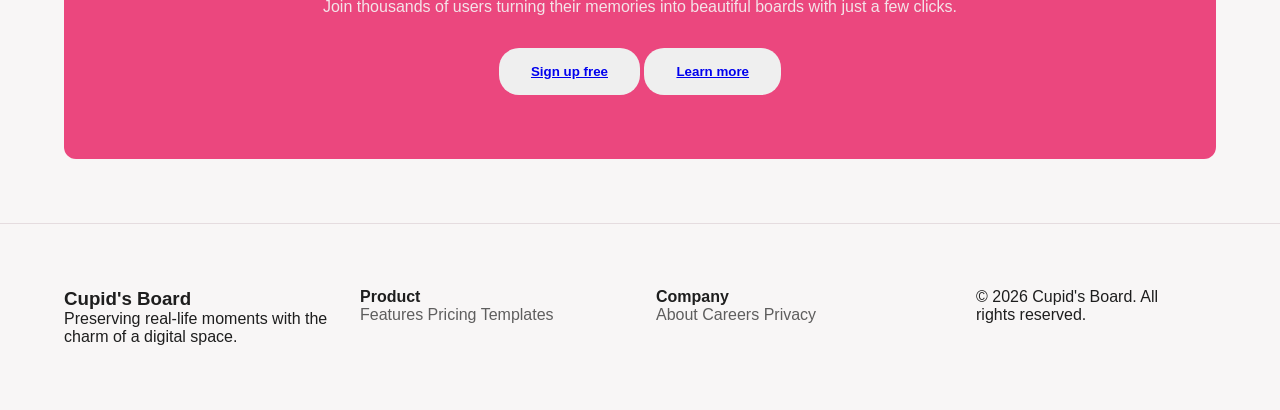
==== commit da79a109: "Merge branch 'development' into feature/feed-content" ====
--- a/index.html
+++ b/index.html
@@ -23,12 +23,12 @@
       </div>
 
       <nav class="nav">
-        <a href="#hero">Hero</a>
+        <a href="#hero">Home</a>
         <a href="#features">Features</a>
         <a href="#cta">Get Started</a>
       </nav>
 
-      <button class="btn btn-primary">Get Started</button>
+      <button class="btn btn-primary"><a href="pages/signup.html">Get Started</a></button>
     </div>
   </header>
 
@@ -47,8 +47,8 @@
         </p>
 
         <div class="hero-buttons">
-          <button class="btn btn-primary">Start Your Board</button>
-          <button class="btn btn-outline">View Demo</button>
+          <button class="btn btn-primary"><a href="pages/login.html">Start Your Board</a></button>
+          <button class="btn btn-outline"><a href="https://drive.google.com/file/d/1slF8Bv1Lqxn-DhSqPcD8YRCFFH9DgZlW/view?usp=sharing">View Demo</a></button>
         </div>
       </div>
 
@@ -116,7 +116,7 @@
 
       <div class="cta-buttons">
      <button class="btn btn-light"><a href="pages/signup.html">Sign up free</a></button>
-      <button class="btn btn-outline-light">  <a href="index.html">Learn more</a></button>
+      <button class="btn btn-outline-light">  <a href="pages/contact.html">Learn more</a></button>
     </main>
   <!-- FOOTER -->
   <footer>
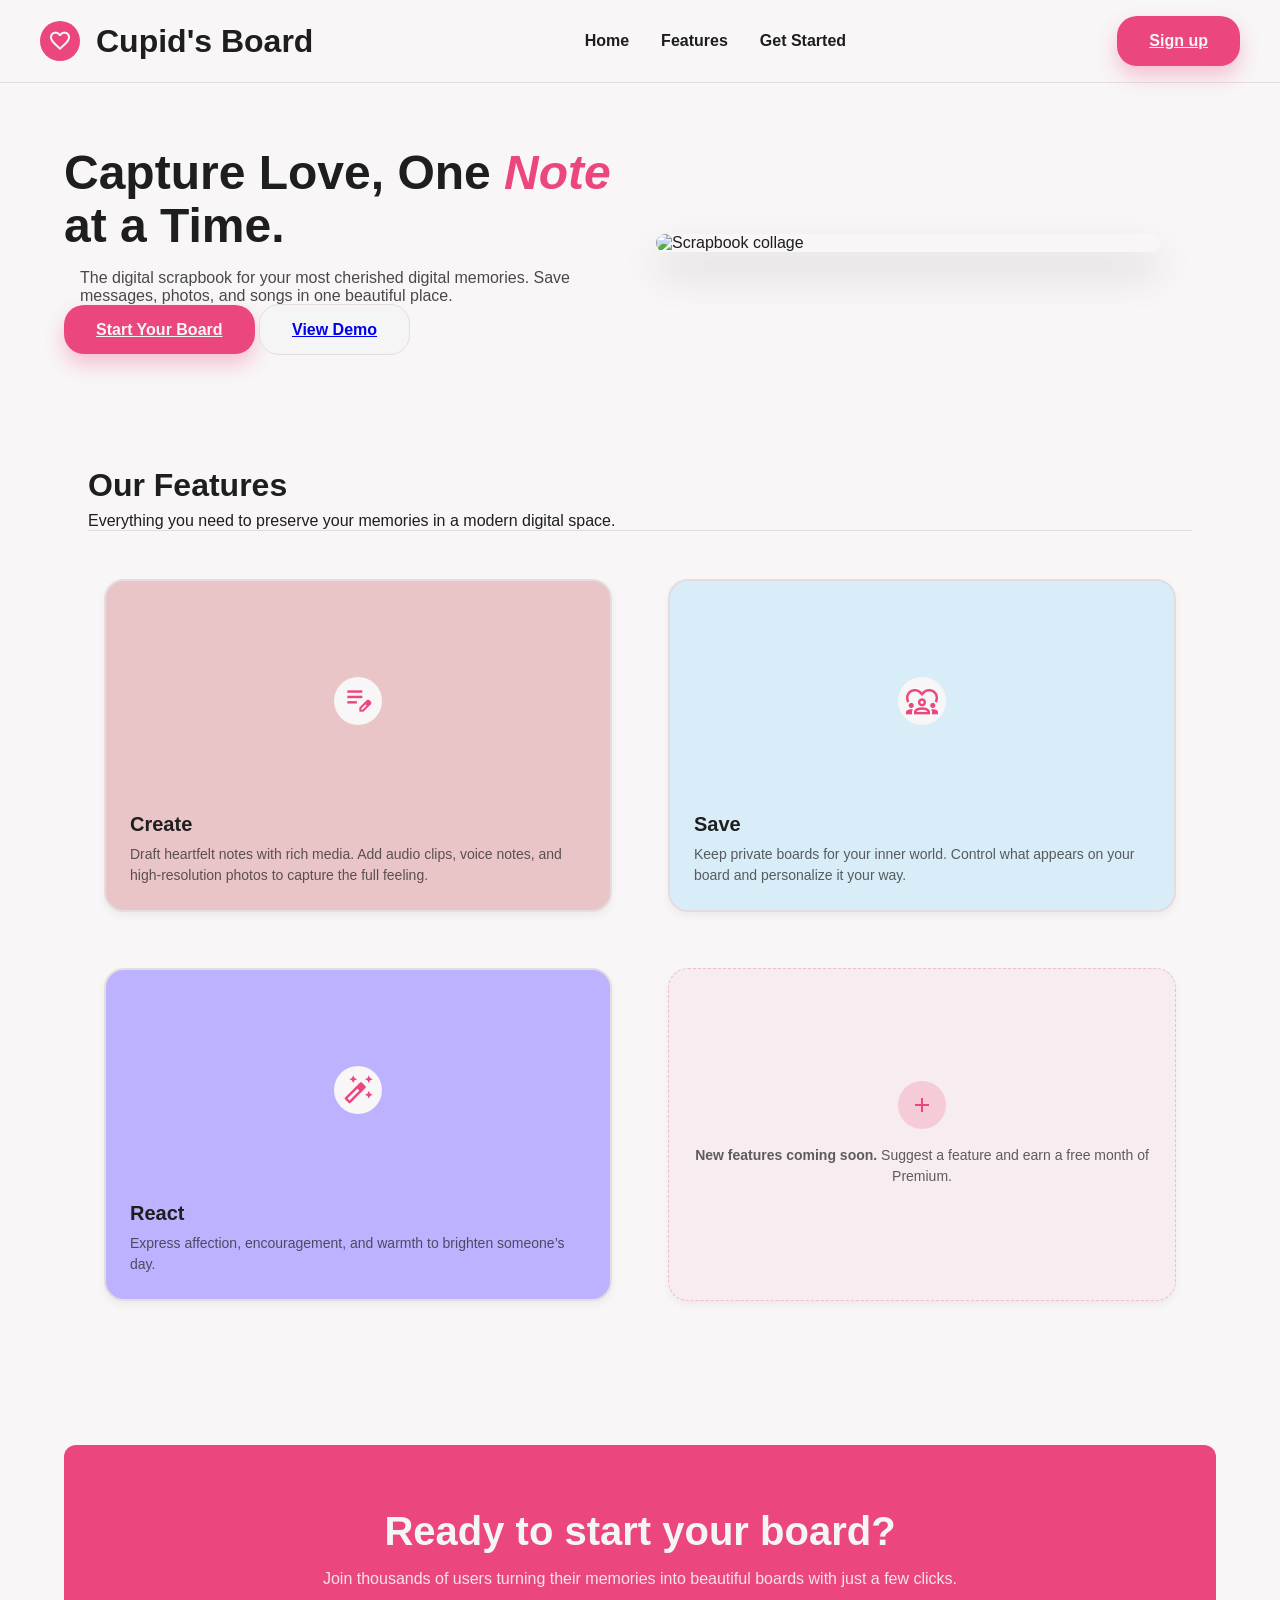
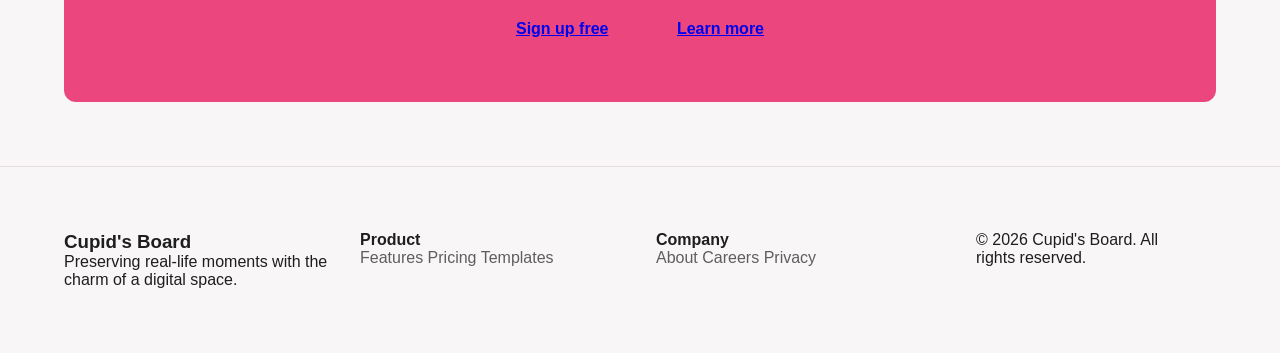
==== commit 2a8019dd: "Replace buttons with anchor tags for navigation" ====
--- a/index.html
+++ b/index.html
@@ -28,7 +28,7 @@
         <a href="#cta">Get Started</a>
       </nav>
 
-      <button class="btn btn-primary"><a href="pages/signup.html">Get Started</a></button>
+      <a href="pages/signup.html" class="btn btn-primary"> Sign up</a>
     </div>
   </header>
 
@@ -47,8 +47,8 @@
         </p>
 
         <div class="hero-buttons">
-          <button class="btn btn-primary"><a href="pages/login.html">Start Your Board</a></button>
-          <button class="btn btn-outline"><a href="https://drive.google.com/file/d/1slF8Bv1Lqxn-DhSqPcD8YRCFFH9DgZlW/view?usp=sharing">View Demo</a></button>
+          <a href="pages/login.html" class="btn btn-primary">Start Your Board</a>
+          <a href="https://drive.google.com/file/d/1slF8Bv1Lqxn-DhSqPcD8YRCFFH9DgZlW/view?usp=sharing" class="btn btn-outline">View Demo</a>
         </div>
       </div>
 
@@ -115,8 +115,8 @@
       </p>
 
       <div class="cta-buttons">
-     <button class="btn btn-light"><a href="pages/signup.html">Sign up free</a></button>
-      <button class="btn btn-outline-light">  <a href="pages/contact.html">Learn more</a></button>
+     <a href="pages/signup.html" class="btn btn-light">Sign up free</a>
+     <a href="pages/contact.html" class="btn btn-outline-light">Learn more</a>
     </main>
   <!-- FOOTER -->
   <footer>
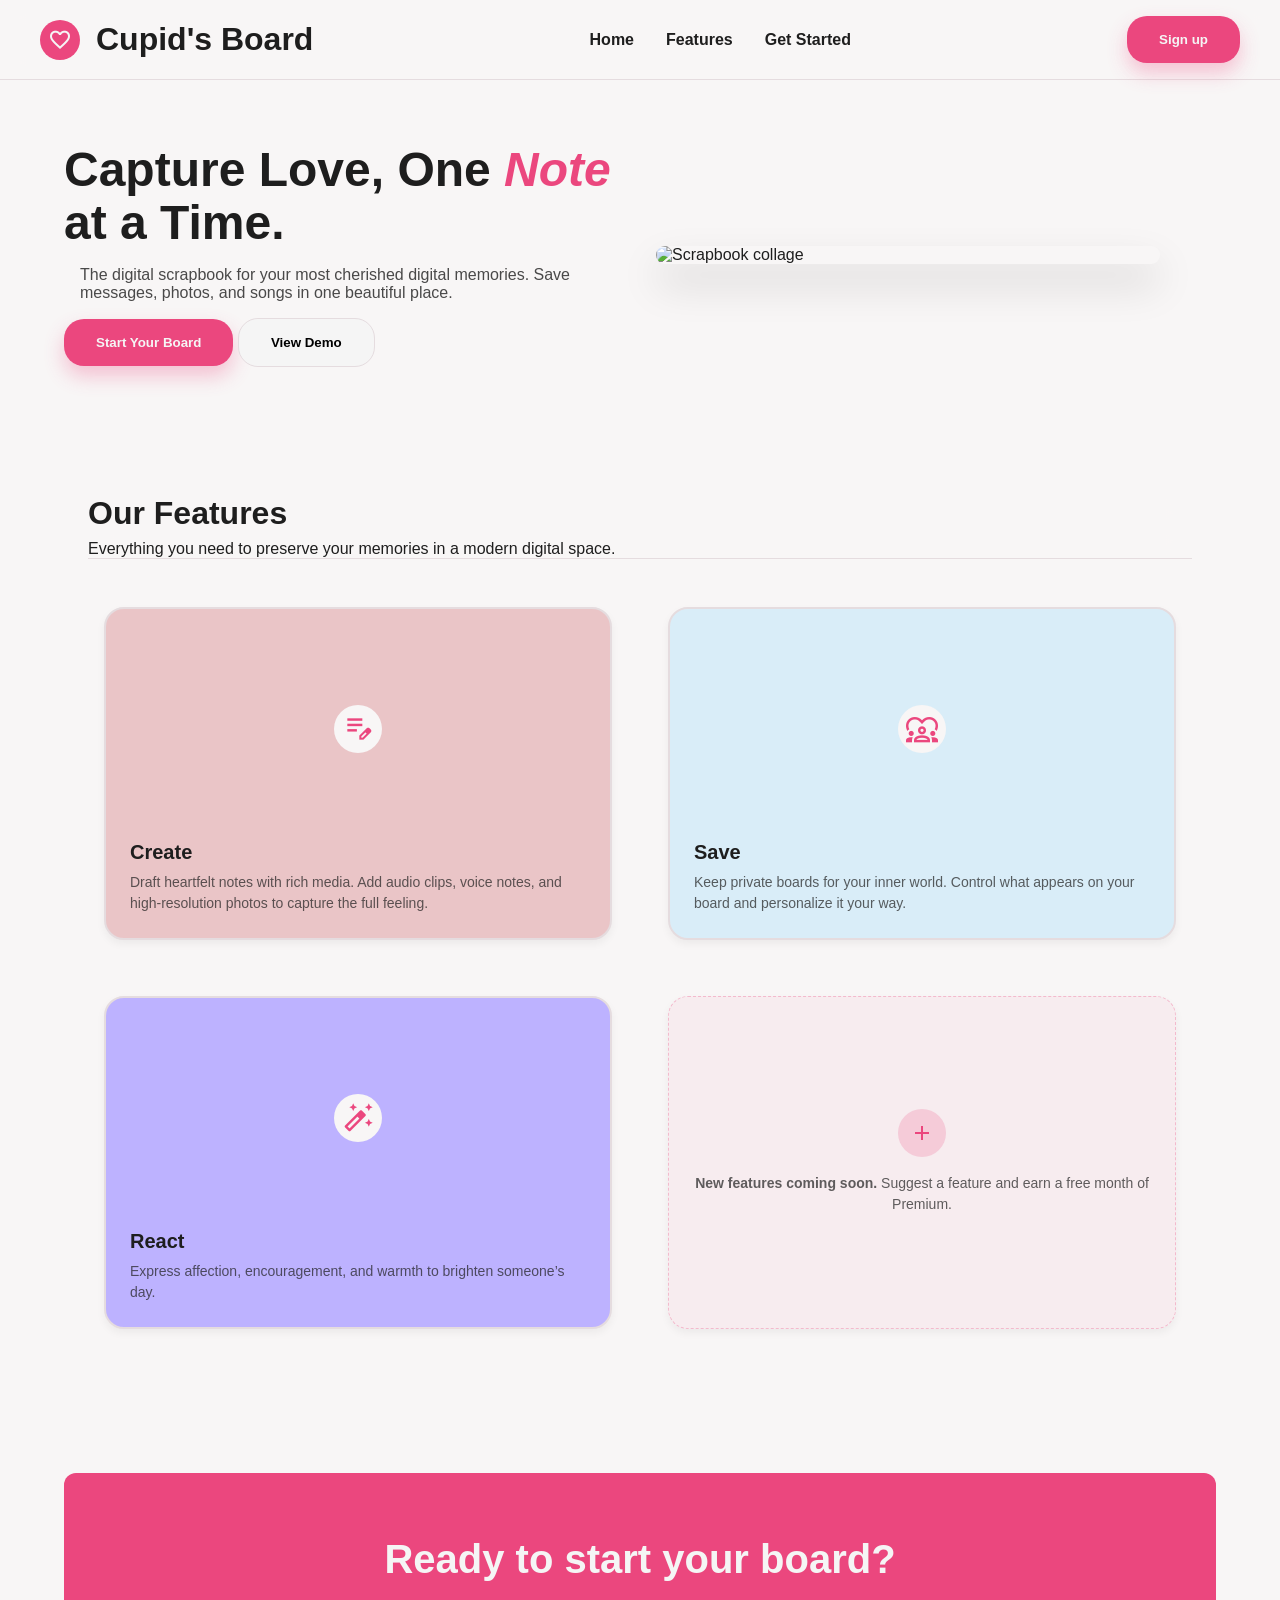
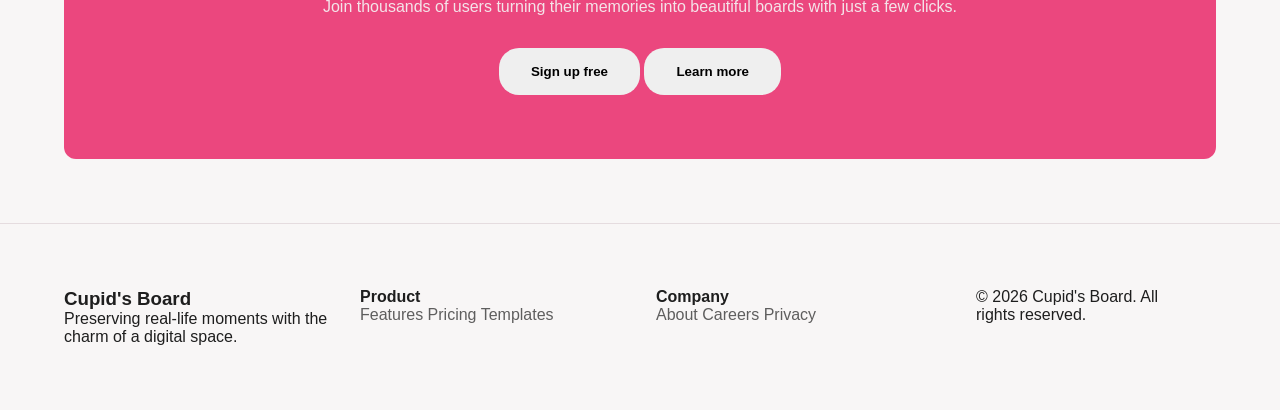
==== commit 1a1c23ce: "Replace anchor tags with button elements for links" ====
--- a/index.html
+++ b/index.html
@@ -28,7 +28,7 @@
         <a href="#cta">Get Started</a>
       </nav>
 
-      <a href="pages/signup.html" class="btn btn-primary"> Sign up</a>
+      <a href="pages/signup.html" ><button class="btn btn-primary">Sign up</button></a>
     </div>
   </header>
 
@@ -47,8 +47,8 @@
         </p>
 
         <div class="hero-buttons">
-          <a href="pages/login.html" class="btn btn-primary">Start Your Board</a>
-          <a href="https://drive.google.com/file/d/1slF8Bv1Lqxn-DhSqPcD8YRCFFH9DgZlW/view?usp=sharing" class="btn btn-outline">View Demo</a>
+          <a href="pages/login.html"><button class="btn btn-primary">Start Your Board</button></a>
+          <a href="https://drive.google.com/file/d/1slF8Bv1Lqxn-DhSqPcD8YRCFFH9DgZlW/view?usp=sharing"><button class="btn btn-outline">View Demo</button></a>
         </div>
       </div>
 
@@ -115,8 +115,8 @@
       </p>
 
       <div class="cta-buttons">
-     <a href="pages/signup.html" class="btn btn-light">Sign up free</a>
-     <a href="pages/contact.html" class="btn btn-outline-light">Learn more</a>
+     <a href="pages/signup.html"><button class="btn btn-light">Sign up free</button></a>
+     <a href="pages/contact.html"><button class="btn btn-outline-light">Learn more</button></a>
     </main>
   <!-- FOOTER -->
   <footer>
